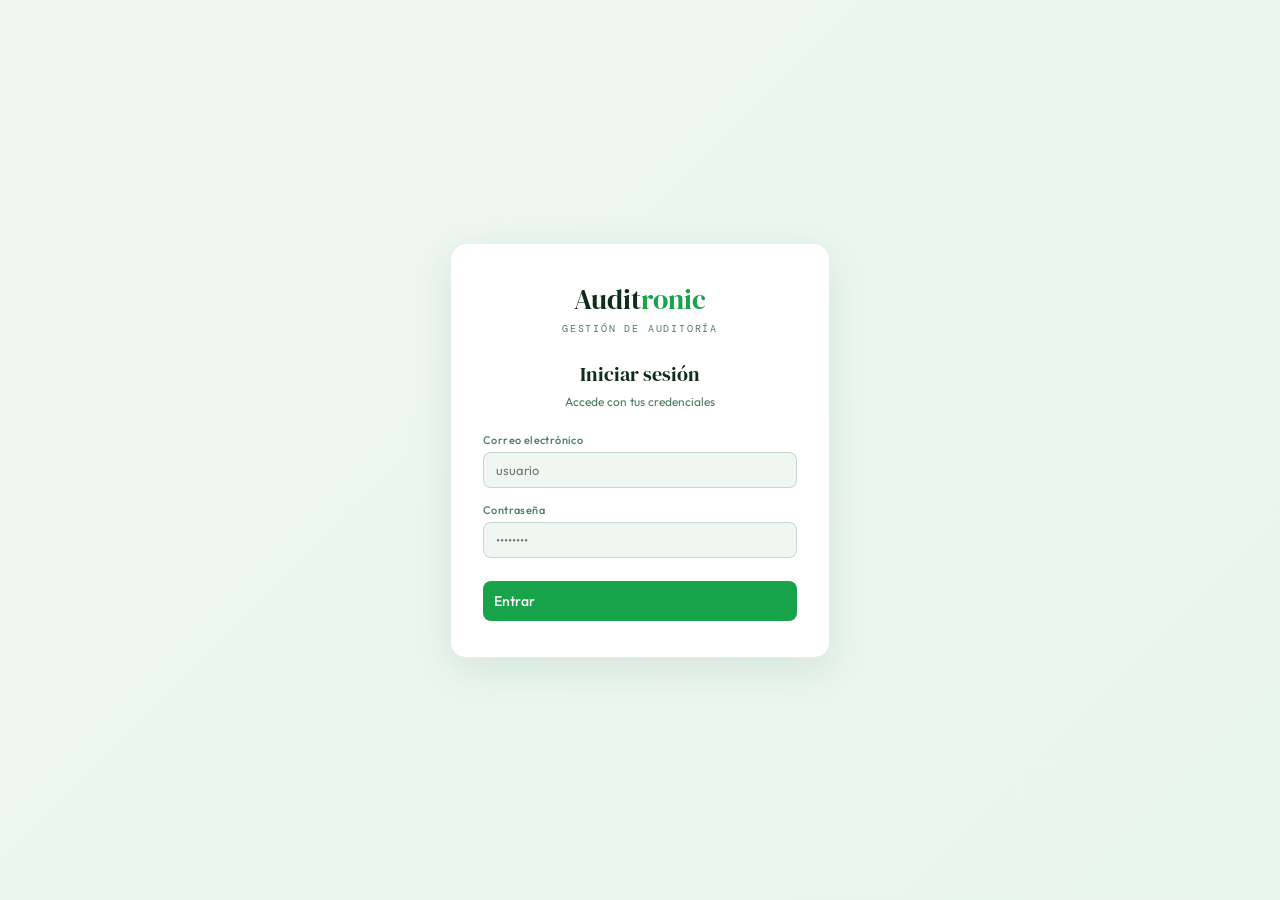
==== index.html @ 58c676fa "Add 'Día' column to the table header" ====
<!DOCTYPE html>
<html lang="es">
<head>
<meta charset="UTF-8">
<meta name="viewport" content="width=device-width, initial-scale=1.0">
<title>Auditronic</title>
<link href="https://fonts.googleapis.com/css2?family=DM+Serif+Display&family=DM+Mono:wght@400;500&family=Outfit:wght@300;400;500;600&display=swap" rel="stylesheet">
<link rel="stylesheet" href="css/styles.css">
</head>
<body>
<div class="app">

<!-- SIDEBAR -->
<div class="sidebar">
  <div class="logo">
    <div>
      <div class="logo-mark">Audit<span>ronic</span></div>
      <div class="logo-sub">Gestión de tiempo<br>Auditoría</div>
    </div>
  </div>
  <nav class="nav">
    <div class="nav-section">Principal</div>
    <div class="nav-item active" onclick="showView('dashboard')"><span class="nav-icon">◈</span> Dashboard</div>
    <div class="nav-item" onclick="showView('registro')"><span class="nav-icon">⊕</span> Registrar horas</div>
    <div class="nav-section">Gestión</div>
    <div class="nav-item" onclick="showView('horas')"><span class="nav-icon">◷</span> Mis registros</div>
    <div class="nav-item" onclick="showView('encargos')"><span class="nav-icon">◉</span> Trabajos</div>
    <div class="nav-item" onclick="showView('otros')"><span class="nav-icon">◧</span> Otros trabajos</div>
    <div class="nav-item" onclick="showView('equipo')"><span class="nav-icon">◎</span> Equipo</div>
    <div class="nav-item" onclick="showView('sociedades')"><span class="nav-icon">▦</span> Sociedades</div>
    <div class="nav-section">Análisis</div>
    <div class="nav-item" onclick="showView('reportes')"><span class="nav-icon">▤</span> Reportes</div>
  </nav>
  <div class="sidebar-footer">
    <div class="user-chip">
      <div class="avatar" id="sidebar-avatar">AU</div>
      <div class="user-info" style="flex:1;min-width:0;">
        <div class="name" id="sidebar-name">Auditor</div>
        <div class="role" id="sidebar-email" style="font-size:10px;color:var(--sidebar-muted);overflow:hidden;text-overflow:ellipsis;white-space:nowrap;"></div>
      </div>
      <button onclick="signOut()" title="Cerrar sesión" style="background:transparent;border:none;color:var(--sidebar-muted);cursor:pointer;font-size:16px;padding:4px 8px;border-radius:6px;transition:all 0.15s;" onmouseover="this.style.color='#fff';this.style.background='rgba(255,255,255,0.1)';" onmouseout="this.style.color='var(--sidebar-muted)';this.style.background='transparent';">⎋</button>
    </div>
  </div>
</div>

<!-- MAIN -->
<div class="main">

<!-- ===== DASHBOARD ===== -->
<div class="view active" id="view-dashboard">
  <div class="page-header">
    <div>
      <div class="page-title">Dashboard</div>
      <div class="page-sub" id="dash-date">—</div>
    </div>
    <div class="header-actions">
      <span class="plan-badge activo" id="dash-plan-badge">—</span>
      <button class="btn btn-primary" onclick="showView('registro')">⊕ Registrar horas</button>
    </div>
  </div>
  <div class="content">
    <div class="kpi-grid">
      <div class="kpi-card kpi-green">
        <div class="kpi-label">Horas este mes</div>
        <div class="kpi-value" id="kpi-mes">0</div>
        <div class="kpi-delta" id="kpi-mes-delta">registros totales</div>
      </div>
      <div class="kpi-card kpi-emerald">
        <div class="kpi-label">Horas en trabajos</div>
        <div class="kpi-value" id="kpi-encargos">0</div>
        <div class="kpi-delta" id="kpi-encargos-delta">0 trabajos activos</div>
      </div>
      <div class="kpi-card kpi-amber">
        <div class="kpi-label">Otras tareas</div>
        <div class="kpi-value" id="kpi-otras">0</div>
        <div class="kpi-delta">colaboración · formación · etc.</div>
      </div>
      <div class="kpi-card kpi-teal">
        <div class="kpi-label">Equipo</div>
        <div class="kpi-value" id="kpi-equipo">0</div>
        <div class="kpi-delta">auditores registrados</div>
      </div>
      <div class="kpi-card kpi-blue">
        <div class="kpi-label">Plan de auditoría</div>
        <div class="kpi-value" id="kpi-plan-pct">0%</div>
        <div class="kpi-delta" id="kpi-plan-detalle">0/0 trabajos finalizados</div>
      </div>
    </div>
    <div style="display:grid;grid-template-columns:1fr 1fr;gap:18px;">
      <div class="table-card">
        <div class="table-header">
          <div class="table-title">Últimos registros</div>
          <a onclick="showView('horas')" style="font-size:12px;color:var(--accent);cursor:pointer;">Ver todos →</a>
        </div>
        <table>
          <thead><tr><th>Fecha</th><th>Auditor</th><th>Descripción</th><th>Horas</th></tr></thead>
          <tbody id="dash-recent"></tbody>
        </table>
        <div class="empty" id="dash-recent-empty" style="padding:30px;"><div class="empty-text">Sin registros aún</div></div>
      </div>
      <div class="table-card">
        <div class="table-header">
          <div class="table-title">Estado de trabajos (plan activo)</div>
          <a onclick="showView('encargos')" style="font-size:12px;color:var(--accent);cursor:pointer;">Gestionar →</a>
        </div>
        <table>
          <thead><tr><th>Trabajo</th><th>Ejecutado</th><th>Progreso</th></tr></thead>
          <tbody id="dash-encargos"></tbody>
        </table>
        <div class="empty" id="dash-encargos-empty" style="padding:30px;"><div class="empty-text">Sin trabajos en el plan activo</div></div>
      </div>
    </div>
    <div class="table-card" style="margin-top:18px;">
      <div class="table-header"><div class="table-title">Horas por tipo de tarea (este mes)</div></div>
      <table>
        <thead><tr><th>Tarea</th><th>Sub-tarea</th><th>Horas</th><th>% del total</th></tr></thead>
        <tbody id="dash-tareas"></tbody>
      </table>
      <div class="empty" id="dash-tareas-empty" style="padding:30px;"><div class="empty-text">Sin registros de tareas generales</div></div>
    </div>
  </div>
</div>

<!-- ===== REGISTRAR HORAS ===== -->
<div class="view" id="view-registro">
  <div class="page-header">
    <div><div class="page-title">Registrar horas</div><div class="page-sub">Añade un nuevo registro de tiempo</div></div>
  </div>
  <div class="content">
    <div style="max-width:620px;">
      <div class="tipo-selector">
        <div class="tipo-card selected" id="tipo-encargo-card" onclick="selectTipo('encargo')">
          <div class="tipo-card-icon">◉</div>
          <div class="tipo-card-label">Trabajo de auditoría</div>
          <div class="tipo-card-desc">Trabajo del plan anual</div>
        </div>
        <div class="tipo-card" id="tipo-otro-card" onclick="selectTipo('otro')">
          <div class="tipo-card-icon">◧</div>
          <div class="tipo-card-label">Otro trabajo</div>
          <div class="tipo-card-desc">Trabajo fuera del plan</div>
        </div>
        <div class="tipo-card" id="tipo-tarea-card" onclick="selectTipo('tarea')">
          <div class="tipo-card-icon">◈</div>
          <div class="tipo-card-label">Tarea general</div>
          <div class="tipo-card-desc">Colaboración, formación…</div>
        </div>
      </div>
      <div class="table-card" style="padding:24px;overflow:visible;border:1px solid var(--border);">
        <div class="form-row" style="margin-bottom:15px;">
          <div class="form-group" style="margin:0;">
            <label class="form-label">Fecha *</label>
            <input type="date" class="form-input" id="reg-fecha">
          </div>
          <div class="form-group" style="margin:0;">
            <label class="form-label">Auditor *</label>
            <select class="form-select" id="reg-auditor"><option value="">— seleccionar —</option></select>
          </div>
        </div>
        <!-- Campos trabajo auditoría -->
        <div id="campos-encargo">
          <div class="form-group">
            <label class="form-label">Trabajo de auditoría *</label>
            <select class="form-select" id="reg-encargo"><option value="">— seleccionar trabajo —</option></select>
          </div>
          <div class="form-group">
            <label class="form-label">Fase</label>
            <select class="form-select" id="reg-fase">
              <option value="Planificación">Planificación</option>
              <option value="Trabajo de campo">Trabajo de campo</option>
              <option value="Revisión">Revisión</option>
              <option value="Informe">Informe</option>
            </select>
          </div>
        </div>
        <!-- Campos otro trabajo -->
        <div id="campos-otro" style="display:none;">
          <div class="form-group">
            <label class="form-label">Otro trabajo *</label>
            <select class="form-select" id="reg-otro"><option value="">— seleccionar —</option></select>
          </div>
        </div>
        <!-- Campos tarea general -->
        <div id="campos-tarea" style="display:none;">
          <div class="form-row" style="margin-bottom:15px;">
            <div class="form-group" style="margin:0;">
              <label class="form-label">Tarea *</label>
              <select class="form-select" id="reg-tarea" onchange="updateSubtareas()">
                <option value="">— seleccionar —</option>
                <option value="COLABORACIÓN">COLABORACIÓN</option>
                <option value="FORMACIÓN">FORMACIÓN</option>
                <option value="SEGUIMIENTO A RECOMENDACIONES">SEGUIMIENTO A RECOMENDACIONES</option>
                <option value="COORDINACIÓN Y SUPERVISIÓN">COORDINACIÓN Y SUPERVISIÓN</option>
                <option value="OTRAS ACTIVIDADES">OTRAS ACTIVIDADES</option>
                <option value="AUSENCIAS JUSTIFICADAS">AUSENCIAS JUSTIFICADAS</option>
                <option value="FESTIVOS Y VACACIONES">FESTIVOS Y VACACIONES</option>
              </select>
            </div>
            <div class="form-group" style="margin:0;">
              <label class="form-label">Sub-tarea</label>
              <select class="form-select" id="reg-subtarea"><option value="--">—</option></select>
            </div>
          </div>
        </div>
        <div class="form-row" style="margin-bottom:15px;">
          <div class="form-group" style="margin:0;">
            <label class="form-label">Horas * <span style="color:var(--muted);font-weight:400;">(máx. 10)</span></label>
            <input type="number" class="form-input" id="reg-horas" min="0.25" max="10" step="0.25" placeholder="0.00" oninput="validarHoras(this)">
            <div class="form-error" id="reg-horas-error">⚠ El máximo permitido es 10 horas por registro</div>
            <div class="form-hint" id="reg-horas-hint">Mín. 0.25 · Máx. 10 · Tope diario: 8.5h</div>
          </div>
          <div class="form-group" style="margin:0;">
            <label class="form-label">Hora inicio (opcional)</label>
            <input type="time" class="form-input" id="reg-inicio">
          </div>
        </div>
        <div class="form-group">
          <label class="form-label">Descripción / Notas <span style="color:var(--muted);font-weight:400;">(máx. 140)</span></label>
          <textarea class="form-textarea" id="reg-notas" maxlength="140" placeholder="Detalle del trabajo realizado…" oninput="actualizarContador()"></textarea>
          <div class="char-counter" id="notas-counter">0/140</div>
        </div>
        <div style="display:flex;gap:10px;justify-content:flex-end;margin-top:6px;">
          <button class="btn btn-ghost" onclick="limpiarFormRegistro()">Limpiar</button>
          <button class="btn btn-primary" onclick="guardarRegistro()">✓ Guardar registro</button>
        </div>
      </div>
    </div>
  </div>
</div>

<!-- ===== MIS REGISTROS ===== -->
<div class="view" id="view-horas">
  <div class="page-header">
    <div><div class="page-title">Registros de horas</div><div class="page-sub">Historial completo de tiempo registrado</div></div>
    <div class="header-actions">
      <button class="btn btn-ghost btn-sm" onclick="exportarCSV()">↓ Exportar CSV</button>
      <button class="btn btn-primary" onclick="showView('registro')">⊕ Nuevo registro</button>
    </div>
  </div>
  <div class="content">
    <div class="toolbar">
      <input type="text" class="search-input" id="horas-search" placeholder="Buscar…" oninput="renderHoras()">
      <select class="form-select" style="width:150px;" id="horas-filtro-tipo" onchange="renderHoras()">
        <option value="">Todos los tipos</option>
        <option value="encargo">Trabajos auditoría</option>
        <option value="otro">Otros trabajos</option>
        <option value="tarea">Tareas generales</option>
      </select>
      <select class="form-select" style="width:150px;" id="horas-filtro-auditor" onchange="renderHoras()">
        <option value="">Todos los auditores</option>
      </select>
      <select class="form-select" style="width:160px;" id="horas-filtro-plan" onchange="renderHoras()">
        <option value="">Todos los planes</option>
      </select>
      <input type="date" class="form-input" style="width:145px;" id="horas-fecha-ini" onchange="renderHoras()" placeholder="Desde">
      <input type="date" class="form-input" style="width:145px;" id="horas-fecha-fin" onchange="renderHoras()" placeholder="Hasta">
    </div>
    <div class="table-card">
      <div class="table-header">
        <div class="table-title">Registros</div>
        <div class="table-sub" id="horas-count">0 registros</div>
      </div>
      <table>
        <thead><tr><th>Fecha</th><th>Día</th><th>Auditor</th><th>Tipo</th><th>Trabajo / Tarea</th><th>Sub-tarea / Fase</th><th>Horas</th><th>Notas</th><th></th></tr></thead>
        <tbody id="horas-tbody"></tbody>
        <!-- PUNTO 3: tfoot para total de horas -->
        <tfoot id="horas-tfoot"></tfoot>
      </table>
      <div class="empty" id="horas-empty"><div class="empty-icon">◷</div><div class="empty-text">No hay registros que mostrar</div></div>
    </div>
  </div>
</div>

<!-- ===== TRABAJOS ===== -->
<div class="view" id="view-encargos">
  <div class="page-header">
    <div><div class="page-title">Trabajos de auditoría</div><div class="page-sub" id="encargos-plan-sub">Plan activo: —</div></div>
    <div class="header-actions">
      <button class="btn btn-primary" onclick="abrirModalEncargo()">⊕ Nuevo trabajo</button>
    </div>
  </div>
  <div class="content">
    <div class="toolbar">
      <input type="text" class="search-input" id="encargos-search" placeholder="Buscar sociedad o trabajo…" oninput="renderEncargos()">
      <select class="form-select" style="width:150px;" id="encargos-filtro-tipo" onchange="renderEncargos()">
        <option value="">Todos los tipos</option>
        <option value="Aseguramiento">Aseguramiento</option>
        <option value="Consultoría">Consultoría</option>
        <option value="Auditoría Continua">Auditoría Continua</option>
      </select>
      <select class="form-select" style="width:160px;" id="encargos-filtro-plan" onchange="renderEncargos()">
        <option value="">Todos los planes</option>
      </select>
      <select class="form-select" style="width:140px;" id="encargos-filtro-estado" onchange="renderEncargos()">
        <option value="">Todos los estados</option>
        <option value="Activo">Activo</option>
        <option value="Pendiente">Pendiente</option>
        <option value="Definitivo">Definitivo</option>
        <option value="Borrador">Borrador</option>
      </select>
      <!-- PUNTO 5: Filtro "Personal a cargo" -->
      <select class="form-select" style="width:160px;" id="encargos-filtro-auditor" onchange="renderEncargos()">
        <option value="">Personal a cargo</option>
      </select>
    </div>
    <div class="encargos-grid" id="encargos-grid"></div>
    <div class="empty" id="encargos-empty"><div class="empty-icon">◉</div><div class="empty-text">No hay trabajos creados. ¡Crea el primero!</div></div>
  </div>
</div>

<!-- ===== OTROS TRABAJOS ===== -->
<div class="view" id="view-otros">
  <div class="page-header">
    <div><div class="page-title">Otros trabajos</div><div class="page-sub">Trabajos independientes fuera del plan anual</div></div>
    <div class="header-actions">
      <button class="btn btn-primary" onclick="abrirModalOtro()">⊕ Nuevo trabajo</button>
    </div>
  </div>
  <div class="content">
    <div class="toolbar">
      <input type="text" class="search-input" id="otros-search" placeholder="Buscar nombre o descripción…" oninput="renderOtros()">
      <select class="form-select" style="width:180px;" id="otros-filtro-sociedad" onchange="renderOtros()">
        <option value="">Todas las sociedades</option>
      </select>
      <select class="form-select" style="width:160px;" id="otros-filtro-auditor" onchange="renderOtros()">
        <option value="">Personal a cargo</option>
      </select>
    </div>
    <div class="encargos-grid" id="otros-grid"></div>
    <div class="empty" id="otros-empty"><div class="empty-icon">◧</div><div class="empty-text">No hay otros trabajos creados</div></div>
  </div>
</div>

<!-- ===== EQUIPO ===== -->
<div class="view" id="view-equipo">
  <div class="page-header">
    <div><div class="page-title">Equipo auditor</div><div class="page-sub">Miembros y sus horas acumuladas</div></div>
    <div class="header-actions">
      <button class="btn btn-primary" onclick="abrirModalAuditor()">⊕ Añadir auditor</button>
    </div>
  </div>
  <div class="content">
    <div class="table-card">
      <table>
        <thead><tr><th>Nombre</th><th>Rol</th><th>Horas este mes</th><th>Horas totales</th><th>Trabajos activos</th><th></th></tr></thead>
        <tbody id="equipo-tbody"></tbody>
      </table>
      <div class="empty" id="equipo-empty"><div class="empty-icon">◎</div><div class="empty-text">No hay auditores registrados</div></div>
    </div>
  </div>
</div>

<!-- ===== SOCIEDADES (PUNTO 7) ===== -->
<div class="view" id="view-sociedades">
  <div class="page-header">
    <div><div class="page-title">Catálogo de sociedades</div><div class="page-sub">Sociedades disponibles para asignar a trabajos</div></div>
    <div class="header-actions">
      <button class="btn btn-primary" onclick="abrirModalSociedad()">⊕ Nueva sociedad</button>
    </div>
  </div>
  <div class="content">
    <div class="table-card">
      <table>
        <thead><tr><th>Número</th><th>Nombre</th><th></th></tr></thead>
        <tbody id="sociedades-tbody"></tbody>
      </table>
      <div class="empty" id="sociedades-empty"><div class="empty-icon">▦</div><div class="empty-text">No hay sociedades registradas. ¡Crea la primera!</div></div>
    </div>
  </div>
</div>

<!-- ===== REPORTES ===== -->
<div class="view" id="view-reportes">
  <div class="page-header">
    <div><div class="page-title">Reportes</div><div class="page-sub">Análisis y resúmenes de tiempo</div></div>
    <div class="header-actions">
      <button class="btn btn-ghost btn-sm" onclick="exportarCSV()">↓ Exportar CSV</button>
    </div>
  </div>
  <div class="content">
    <div class="tabs">
      <div class="tab active" onclick="switchReporte('encargos',this)">Por trabajo</div>
      <div class="tab" onclick="switchReporte('auditores',this)">Por auditor</div>
      <div class="tab" onclick="switchReporte('tareas',this)">Por tarea general</div>
      <div class="tab" onclick="switchReporte('otros',this)">Otros trabajos</div>
    </div>
    <!-- PUNTO 10: Filtros adicionales en Reportes -->
    <div class="report-filters">
      <input type="text" class="search-input" id="rep-search" placeholder="Buscar…" style="width:160px;" oninput="renderReporteActual()">
      <input type="date" class="form-input" style="width:145px;" id="rep-fecha-ini" placeholder="Fecha inicio" onchange="renderReporteActual()">
      <span style="color:var(--muted);font-size:13px;">→</span>
      <input type="date" class="form-input" style="width:145px;" id="rep-fecha-fin" placeholder="Fecha fin" onchange="renderReporteActual()">
      <select class="form-select" style="width:170px;" id="rep-plan-filtro" onchange="renderReporteActual()">
        <option value="">Todos los planes</option>
      </select>
      <select class="form-select" style="width:150px;" id="rep-filtro-auditor" onchange="renderReporteActual()">
        <option value="">Todos los auditores</option>
      </select>
      <select class="form-select" style="width:150px;" id="rep-filtro-tipo" onchange="renderReporteActual()">
        <option value="">Todos los tipos</option>
        <option value="Aseguramiento">Aseguramiento</option>
        <option value="Consultoría">Consultoría</option>
        <option value="Auditoría Continua">Auditoría Continua</option>
      </select>
      <input type="text" class="search-input" id="rep-filtro-sociedad" placeholder="Sociedad…" style="width:140px;" oninput="renderReporteActual()">
      <button class="btn btn-ghost btn-sm" onclick="renderReporteActual()">Aplicar</button>
    </div>
    <div id="rep-encargos">
      <div class="table-card">
        <div class="table-header"><div class="table-title">Horas por trabajo de auditoría</div></div>
        <table>
          <thead><tr><th>Sociedad</th><th>Trabajo</th><th>Tipo</th><th>Plan</th><th>Código</th><th>Ppto (h)</th><th>Ejecutado (h)</th><th>Restante (h)</th><th>% Avance</th><th>Estado</th></tr></thead>
          <tbody id="rep-enc-tbody"></tbody>
        </table>
        <div class="empty" id="rep-enc-empty"><div class="empty-text">Sin datos para este período</div></div>
      </div>
    </div>
    <div id="rep-auditores" style="display:none;">
      <div class="table-card">
        <div class="table-header"><div class="table-title">Horas por auditor</div></div>
        <table>
          <thead><tr><th>Auditor</th><th>Rol</th><th>Trabajos (h)</th><th>Otros trabajos (h)</th><th>Tareas generales (h)</th><th>Total (h)</th><th>Registros</th></tr></thead>
          <tbody id="rep-aud-tbody"></tbody>
        </table>
        <div class="empty" id="rep-aud-empty"><div class="empty-text">Sin datos para este período</div></div>
      </div>
    </div>
    <div id="rep-tareas" style="display:none;">
      <div class="table-card">
        <div class="table-header"><div class="table-title">Horas por tipo de tarea general</div></div>
        <table>
          <thead><tr><th>Tarea</th><th>Sub-tarea</th><th>Horas</th><th>Registros</th><th>% del total</th></tr></thead>
          <tbody id="rep-tar-tbody"></tbody>
        </table>
        <div class="empty" id="rep-tar-empty"><div class="empty-text">Sin registros de tareas generales</div></div>
      </div>
    </div>
    <div id="rep-otros" style="display:none;">
      <div class="table-card">
        <div class="table-header"><div class="table-title">Horas por otros trabajos</div></div>
        <table>
          <thead><tr><th>Sociedad</th><th>Trabajo</th><th>Código</th><th>Descripción</th><th>Ppto (h)</th><th>Ejecutado (h)</th><th>% Avance</th></tr></thead>
          <tbody id="rep-otros-tbody"></tbody>
        </table>
        <div class="empty" id="rep-otros-empty"><div class="empty-text">Sin registros de otros trabajos</div></div>
      </div>
    </div>
  </div>
</div>

</div></div>

<!-- ===== MODAL TRABAJO ===== -->
<div class="modal-overlay" id="modal-encargo">
  <div class="modal">
    <div class="modal-title" id="modal-enc-title">Nuevo trabajo de auditoría</div>
    <div class="form-row">
      <div class="form-group">
        <!-- PUNTO 7: Sociedad como dropdown del catálogo -->
        <label class="form-label">Sociedad *</label>
        <select class="form-select" id="enc-cliente">
          <option value="">— seleccionar sociedad —</option>
        </select>
        <div class="form-hint">Gestiona sociedades en el catálogo</div>
      </div>
      <div class="form-group">
        <label class="form-label">Código de auditoría</label>
        <input type="text" class="form-input" id="enc-codigo" placeholder="Ej: AUD-2025-001">
      </div>
    </div>
    <div class="form-group">
      <label class="form-label">Nombre del trabajo *</label>
      <input type="text" class="form-input" id="enc-nombre" placeholder="Ej: Auditoría financiera 2025">
    </div>
    <div class="form-row">
      <div class="form-group">
        <label class="form-label">Tipo de trabajo *</label>
        <select class="form-select" id="enc-tipo">
          <option value="Aseguramiento">Aseguramiento</option>
          <option value="Consultoría">Consultoría</option>
          <option value="Auditoría Continua">Auditoría Continua</option>
        </select>
      </div>
      <div class="form-group">
        <label class="form-label">Plan de auditoría</label>
        <select class="form-select" id="enc-plan"></select>
      </div>
    </div>
    <div class="form-row">
      <div class="form-group">
        <label class="form-label">Presupuesto de horas</label>
        <input type="number" class="form-input" id="enc-presupuesto" min="0" step="0.5" placeholder="0">
      </div>
      <div class="form-group">
        <label class="form-label">Estado</label>
        <select class="form-select" id="enc-estado">
          <option value="Activo">Activo</option>
          <option value="Pendiente">Pendiente</option>
          <option value="Definitivo">Definitivo</option>
          <option value="Borrador">Borrador</option>
        </select>
      </div>
    </div>
    <div class="form-row">
      <div class="form-group">
        <label class="form-label">Fecha inicio</label>
        <input type="date" class="form-input" id="enc-inicio">
      </div>
      <div class="form-group">
        <label class="form-label">Fecha fin estimada</label>
        <input type="date" class="form-input" id="enc-fin">
      </div>
    </div>
    <div class="form-group">
      <label class="form-label">Notas</label>
      <textarea class="form-textarea" id="enc-notas" placeholder="Descripción o notas internas…"></textarea>
    </div>
    <div class="form-group">
      <label class="form-label">Auditores asignados</label>
      <div id="enc-auditores-list" style="display:flex;flex-wrap:wrap;gap:8px;padding:10px;background:var(--bg);border:1px solid var(--border2);border-radius:8px;min-height:42px;"></div>
      <div class="form-hint">Selecciona los auditores asignados a este trabajo</div>
    </div>
    <div class="modal-actions">
      <button class="btn btn-ghost" onclick="cerrarModal('modal-encargo')">Cancelar</button>
      <button class="btn btn-primary" onclick="guardarEncargo()">Guardar trabajo</button>
    </div>
  </div>
</div>

<!-- ===== MODAL OTRO TRABAJO ===== -->
<div class="modal-overlay" id="modal-otro">
  <div class="modal modal-sm">
    <div class="modal-title" id="modal-otro-title">Nuevo otro trabajo</div>
    <div class="form-row">
      <div class="form-group">
        <label class="form-label">Sociedad</label>
        <input type="text" class="form-input" id="otro-sociedad" placeholder="Ej: GDE">
      </div>
      <div class="form-group">
        <label class="form-label">Código (opcional)</label>
        <input type="text" class="form-input" id="otro-codigo" placeholder="Ej: DE25-001">
      </div>
    </div>
    <div class="form-group">
      <label class="form-label">Nombre *</label>
      <input type="text" class="form-input" id="otro-nombre" placeholder="Nombre del trabajo">
    </div>
    <div class="form-group">
      <label class="form-label">Descripción</label>
      <textarea class="form-textarea" id="otro-desc" placeholder="Descripción breve…" style="min-height:60px;"></textarea>
    </div>
    <div class="form-group">
      <label class="form-label">Presupuesto de horas (opcional)</label>
      <input type="number" class="form-input" id="otro-presupuesto" min="0" step="0.5" placeholder="0">
      <div class="form-hint">Deja en 0 si no aplica</div>
    </div>
    <div class="form-group">
      <label class="form-label">Auditores asignados</label>
      <div id="otro-auditores-list" style="display:flex;flex-wrap:wrap;gap:8px;padding:10px;background:var(--bg);border:1px solid var(--border2);border-radius:8px;min-height:42px;"></div>
      <div class="form-hint">Selecciona los auditores asignados a este trabajo</div>
    </div>
    <div class="modal-actions">
      <button class="btn btn-ghost" onclick="cerrarModal('modal-otro')">Cancelar</button>
      <button class="btn btn-primary" onclick="guardarOtro()">Guardar</button>
    </div>
  </div>
</div>

<!-- ===== MODAL DESGLOSE FASES ===== -->
<div class="modal-overlay" id="modal-desglose">
  <div class="modal modal-sm">
    <div class="modal-title" id="desglose-titulo">Detalle de presupuesto</div>
    <div id="desglose-content"></div>
    <div class="modal-actions">
      <button class="btn btn-primary" onclick="cerrarModal('modal-desglose')">Cerrar</button>
    </div>
  </div>
</div>

<!-- ===== MODAL AUDITOR ===== -->
<div class="modal-overlay" id="modal-auditor">
  <div class="modal modal-sm">
    <div class="modal-title" id="modal-aud-title">Añadir auditor</div>
    <div class="form-row">
      <div class="form-group">
        <label class="form-label">Nombre *</label>
        <input type="text" class="form-input" id="aud-nombre" placeholder="Nombre completo">
      </div>
      <div class="form-group">
        <label class="form-label">Iniciales</label>
        <input type="text" class="form-input" id="aud-iniciales" maxlength="3" placeholder="AB">
      </div>
    </div>
    <div class="form-row">
      <div class="form-group">
        <label class="form-label">Rol *</label>
        <select class="form-select" id="aud-rol">
          <option value="Director de Auditoría">Director de Auditoría</option>
          <option value="Gerente">Gerente</option>
          <option value="Senior">Senior</option>
          <option value="Asistente">Asistente</option>
          <option value="Otro">Otro</option>
        </select>
      </div>
      <div class="form-group">
        <label class="form-label">Email</label>
        <input type="email" class="form-input" id="aud-email" placeholder="correo@empresa.com">
      </div>
    </div>
    <div class="modal-actions">
      <button class="btn btn-ghost" onclick="cerrarModal('modal-auditor')">Cancelar</button>
      <button class="btn btn-primary" onclick="guardarAuditor()">Guardar auditor</button>
    </div>
  </div>
</div>

<!-- ===== MODAL SOCIEDAD (PUNTO 7) ===== -->
<div class="modal-overlay" id="modal-sociedad">
  <div class="modal modal-sm">
    <div class="modal-title" id="modal-soc-title">Nueva sociedad</div>
    <div class="form-row">
      <div class="form-group">
        <label class="form-label">Número (4 dígitos) *</label>
        <input type="text" class="form-input" id="soc-numero" placeholder="0038" maxlength="4" pattern="\d{4}">
      </div>
      <div class="form-group">
        <label class="form-label">Nombre *</label>
        <input type="text" class="form-input" id="soc-nombre" placeholder="Nombre de la sociedad">
      </div>
    </div>
    <div class="modal-actions">
      <button class="btn btn-ghost" onclick="cerrarModal('modal-sociedad')">Cancelar</button>
      <button class="btn btn-primary" onclick="guardarSociedad()">Guardar sociedad</button>
    </div>
  </div>
</div>

<div class="toast" id="toast"><span id="toast-icon">✓</span><span id="toast-msg">Guardado</span></div>

<!-- JS Modules -->
<script src="js/config.js"></script>
<script src="js/auth.js"></script>
<script src="js/helpers.js"></script>
<script src="js/dashboard.js"></script>
<script src="js/registros.js"></script>
<script src="js/trabajos.js"></script>
<script src="js/otros.js"></script>
<script src="js/sociedades.js"></script>
<script src="js/equipo.js"></script>
<script src="js/reportes.js"></script>
<script src="js/app.js"></script>
</body>
</html>
---- css/styles.css ----
:root {
  --bg:#f0f7f2;--bg2:#ffffff;--bg3:#e8f5ee;--bg4:#d4edde;
  --border:rgba(22,101,52,0.1);--border2:rgba(22,101,52,0.2);
  --text:#0f2d1a;--muted:#4a7c5e;--muted2:#2d6a4f;
  --accent:#16a34a;--accent2:#15803d;
  --green:#16a34a;--amber:#d97706;--red:#dc2626;--teal:#0d9488;
  --sidebar:#0f2d1a;--sidebar2:#1a3d26;
  --sidebar-text:#e8f5ee;--sidebar-muted:#6b9e7e;--sidebar-active:#16a34a;
  --font:'Outfit',sans-serif;--mono:'DM Mono',monospace;--serif:'DM Serif Display',serif;
}
*{box-sizing:border-box;margin:0;padding:0;}
body{font-family:var(--font);background:var(--bg);color:var(--text);min-height:100vh;font-size:14px;}
.app{display:flex;min-height:100vh;}

/* Sidebar */
.sidebar{width:240px;background:var(--sidebar);border-right:1px solid rgba(255,255,255,0.05);display:flex;flex-direction:column;flex-shrink:0;}
.logo{padding:22px 20px 18px;border-bottom:1px solid rgba(255,255,255,0.07);display:flex;align-items:center;gap:12px;}
.logo-img{width:38px;height:38px;object-fit:contain;flex-shrink:0;}
.logo-mark{font-family:var(--serif);font-size:20px;color:#fff;}
.logo-mark span{color:#4ade80;}
.logo-sub{font-size:9px;color:var(--sidebar-muted);letter-spacing:1.8px;text-transform:uppercase;margin-top:2px;font-family:var(--mono);line-height:1.4;}
.nav{padding:10px 8px;flex:1;}
.nav-section{font-size:9px;letter-spacing:1.8px;text-transform:uppercase;color:var(--sidebar-muted);padding:14px 10px 5px;font-family:var(--mono);}
.nav-item{display:flex;align-items:center;gap:9px;padding:9px 12px;border-radius:8px;cursor:pointer;color:var(--sidebar-muted);font-size:13px;transition:all 0.15s;margin-bottom:1px;}
.nav-item:hover{background:var(--sidebar2);color:var(--sidebar-text);}
.nav-item.active{background:var(--sidebar-active);color:#fff;font-weight:500;}
.nav-icon{font-size:15px;width:18px;text-align:center;}
.sidebar-footer{padding:14px 16px;border-top:1px solid rgba(255,255,255,0.07);}
.user-chip{display:flex;align-items:center;gap:10px;}
.avatar{width:32px;height:32px;border-radius:50%;background:linear-gradient(135deg,#16a34a,#166534);display:flex;align-items:center;justify-content:center;font-size:11px;font-weight:600;color:#fff;flex-shrink:0;border:2px solid rgba(255,255,255,0.15);}
.user-info .name{font-size:13px;font-weight:500;color:var(--sidebar-text);}
.user-info .role{font-size:11px;color:var(--sidebar-muted);}

/* Main */
.main{flex:1;display:flex;flex-direction:column;overflow-x:hidden;background:var(--bg);}
.page-header{padding:22px 30px 16px;border-bottom:1px solid var(--border);display:flex;align-items:flex-start;justify-content:space-between;background:var(--bg2);}
.page-title{font-family:var(--serif);font-size:24px;color:var(--text);}
.page-sub{font-size:12px;color:var(--muted);margin-top:4px;}
.header-actions{display:flex;gap:8px;align-items:center;flex-shrink:0;}
.content{padding:24px 30px;flex:1;}

/* Buttons */
.btn{display:inline-flex;align-items:center;gap:6px;padding:8px 16px;border-radius:8px;font-size:13px;font-weight:500;cursor:pointer;border:none;font-family:var(--font);transition:all 0.15s;white-space:nowrap;}
.btn-primary{background:var(--accent);color:#fff;}
.btn-primary:hover{background:var(--accent2);}
.btn-ghost{background:var(--bg3);color:var(--text);border:1px solid var(--border2);}
.btn-ghost:hover{background:var(--bg4);}
.btn-danger{background:rgba(220,38,38,0.07);color:var(--red);border:1px solid rgba(220,38,38,0.15);}
.btn-danger:hover{background:rgba(220,38,38,0.14);}
.btn-sm{padding:5px 11px;font-size:12px;border-radius:6px;}

/* Views */
.view{display:none;}
.view.active{display:block;}

/* KPI */
.kpi-grid{display:grid;grid-template-columns:repeat(5,1fr);gap:12px;margin-bottom:24px;}
.kpi-card{background:var(--bg2);border:1px solid var(--border);border-radius:12px;padding:16px 18px;border-left:3px solid transparent;}
.kpi-label{font-size:10px;letter-spacing:1.5px;text-transform:uppercase;color:var(--muted);font-family:var(--mono);}
.kpi-value{font-size:26px;font-weight:600;margin:5px 0 2px;letter-spacing:-1px;}
.kpi-delta{font-size:11px;color:var(--muted);}
.kpi-green{border-left-color:var(--green);} .kpi-green .kpi-value{color:var(--green);}
.kpi-emerald{border-left-color:#059669;} .kpi-emerald .kpi-value{color:#059669;}
.kpi-amber{border-left-color:var(--amber);} .kpi-amber .kpi-value{color:var(--amber);}
.kpi-teal{border-left-color:var(--teal);} .kpi-teal .kpi-value{color:var(--teal);}
.kpi-blue{border-left-color:#2563eb;} .kpi-blue .kpi-value{color:#2563eb;}

/* Tables */
.table-card{background:var(--bg2);border:1px solid var(--border);border-radius:12px;overflow:hidden;margin-bottom:20px;}
.table-header{padding:14px 18px;border-bottom:1px solid var(--border);display:flex;align-items:center;justify-content:space-between;background:var(--bg2);}
.table-title{font-size:14px;font-weight:500;color:var(--text);}
.table-sub{font-size:12px;color:var(--muted);}
table{width:100%;border-collapse:collapse;}
thead th{padding:10px 16px;text-align:left;font-size:10px;letter-spacing:1.2px;text-transform:uppercase;color:var(--muted);font-family:var(--mono);font-weight:400;border-bottom:1px solid var(--border);background:var(--bg3);}
tbody tr{border-bottom:1px solid var(--border);transition:background 0.1s;}
tbody tr:last-child{border-bottom:none;}
tbody tr:hover{background:var(--bg3);}
tbody td{padding:11px 16px;font-size:13px;color:var(--text);}
tfoot td{padding:11px 16px;font-size:13px;font-weight:600;border-top:2px solid var(--border2);background:var(--bg3);}

/* Progress */
.prog-wrap{display:flex;align-items:center;gap:8px;}
.prog-bar{flex:1;height:5px;background:var(--bg4);border-radius:99px;overflow:hidden;min-width:70px;}
.prog-fill{height:100%;border-radius:99px;}
.prog-pct{font-size:11px;font-family:var(--mono);color:var(--muted);min-width:34px;text-align:right;}

/* Badges */
.badge{display:inline-flex;align-items:center;padding:2px 9px;border-radius:99px;font-size:10px;font-weight:500;font-family:var(--mono);}
.badge-green{background:rgba(22,163,74,0.1);color:#15803d;}
.badge-amber{background:rgba(217,119,6,0.1);color:#b45309;}
.badge-red{background:rgba(220,38,38,0.08);color:#b91c1c;}
.badge-blue{background:rgba(37,99,235,0.08);color:#1d4ed8;}
.badge-teal{background:rgba(13,148,136,0.1);color:#0f766e;}
.badge-purple{background:rgba(124,58,237,0.08);color:#6d28d9;}
.badge-orange{background:rgba(234,88,12,0.08);color:#c2410c;}
.badge-muted{background:var(--bg4);color:var(--muted2);}

/* Modals */
.modal-overlay{display:none;position:fixed;inset:0;background:rgba(0,0,0,0.45);z-index:100;align-items:center;justify-content:center;}
.modal-overlay.open{display:flex;}
.modal{background:var(--bg2);border:1px solid var(--border2);border-radius:16px;padding:26px;width:520px;max-width:96vw;max-height:90vh;overflow-y:auto;box-shadow:0 20px 60px rgba(0,0,0,0.12);}
.modal-sm{width:400px;}
.modal-title{font-family:var(--serif);font-size:20px;margin-bottom:20px;color:var(--text);}

/* Forms */
.form-group{margin-bottom:15px;}
.form-label{display:block;font-size:11px;color:var(--muted);margin-bottom:5px;letter-spacing:0.4px;font-weight:500;}
.form-input,.form-select,.form-textarea{width:100%;background:var(--bg);border:1px solid var(--border2);border-radius:8px;padding:9px 12px;font-size:13px;color:var(--text);font-family:var(--font);outline:none;transition:border 0.15s;}
.form-input:focus,.form-select:focus,.form-textarea:focus{border-color:var(--accent);box-shadow:0 0 0 3px rgba(22,163,74,0.1);}
.form-input.error{border-color:var(--red);}
.form-select{cursor:pointer;}
.form-textarea{resize:vertical;min-height:70px;}
.form-row{display:grid;grid-template-columns:1fr 1fr;gap:12px;}
.modal-actions{display:flex;gap:8px;justify-content:flex-end;margin-top:22px;padding-top:18px;border-top:1px solid var(--border);}
.form-hint{font-size:11px;color:var(--muted);margin-top:4px;}
.form-error{font-size:11px;color:var(--red);margin-top:4px;display:none;}
.char-counter{font-size:11px;color:var(--muted);text-align:right;margin-top:4px;font-family:var(--mono);}
.char-counter.warn{color:var(--amber);}
.char-counter.over{color:var(--red);}

/* Tabs & Toolbar */
.tabs{display:flex;gap:3px;background:var(--bg2);padding:4px;border-radius:10px;border:1px solid var(--border);width:fit-content;margin-bottom:20px;flex-wrap:wrap;}
.tab{padding:7px 16px;border-radius:7px;cursor:pointer;font-size:13px;color:var(--muted2);transition:all 0.15s;}
.tab.active{background:var(--accent);color:#fff;font-weight:500;}
.tab:hover:not(.active){background:var(--bg3);color:var(--text);}
.toolbar{display:flex;gap:10px;margin-bottom:18px;align-items:center;flex-wrap:wrap;}
.search-input{background:var(--bg2);border:1px solid var(--border);border-radius:8px;padding:8px 13px;font-size:13px;color:var(--text);font-family:var(--font);outline:none;width:200px;transition:border 0.15s;}
.search-input:focus{border-color:var(--accent);}
.search-input::placeholder{color:var(--muted);}

/* Encargos grid */
.encargos-grid{display:grid;grid-template-columns:repeat(auto-fill,minmax(270px,1fr));gap:14px;}
.encargo-card{background:var(--bg2);border:1px solid var(--border);border-radius:12px;padding:18px;transition:all 0.15s;border-top:3px solid var(--accent);}
.encargo-card:hover{border-color:var(--border2);box-shadow:0 4px 16px rgba(22,163,74,0.08);}
.encargo-card.tipo-aseguramiento{border-top-color:#2563eb;}
.encargo-card.tipo-consultoria{border-top-color:#7c3aed;}
.encargo-card.tipo-continua{border-top-color:#0d9488;}
.encargo-card.tipo-otro{border-top-color:#ea580c;}
.encargo-client{font-size:10px;text-transform:uppercase;letter-spacing:1.5px;color:var(--muted);font-family:var(--mono);margin-bottom:3px;}
.encargo-name{font-size:15px;font-weight:500;margin-bottom:10px;line-height:1.3;color:var(--text);}
.encargo-stats{display:flex;justify-content:space-between;align-items:baseline;margin-bottom:8px;}
.encargo-hours-val{font-size:24px;font-weight:600;font-family:var(--mono);color:var(--accent);}
.encargo-budget-label{font-size:11px;color:var(--muted);}
.encargo-actions{display:flex;gap:6px;margin-top:12px;padding-top:10px;border-top:1px solid var(--border);}

/* Empty state */
.empty{padding:50px 20px;text-align:center;color:var(--muted);}
.empty-icon{font-size:32px;margin-bottom:10px;opacity:0.3;}
.empty-text{font-size:13px;}

/* Toast */
.toast{position:fixed;bottom:22px;right:22px;background:var(--sidebar);border:1px solid rgba(255,255,255,0.1);border-radius:10px;padding:11px 16px;font-size:13px;transform:translateY(70px);opacity:0;transition:all 0.25s;z-index:200;display:flex;align-items:center;gap:9px;max-width:320px;color:#fff;}
.toast.show{transform:translateY(0);opacity:1;}

/* Report filters */
.report-filters{display:flex;gap:10px;margin-bottom:20px;flex-wrap:wrap;align-items:center;}

/* Tipo selector */
.tipo-selector{display:flex;gap:8px;margin-bottom:18px;}
.tipo-card{flex:1;background:var(--bg2);border:2px solid var(--border);border-radius:10px;padding:12px;cursor:pointer;transition:all 0.15s;text-align:center;}
.tipo-card:hover{border-color:var(--border2);}
.tipo-card.selected{border-color:var(--accent);background:rgba(22,163,74,0.04);}
.tipo-card-icon{font-size:18px;margin-bottom:4px;}
.tipo-card-label{font-size:12px;font-weight:500;color:var(--text);}
.tipo-card-desc{font-size:10px;color:var(--muted);margin-top:2px;}

/* Desglose fases */
.fase-row{display:flex;align-items:center;justify-content:space-between;padding:10px 0;border-bottom:1px solid var(--border);}
.fase-row:last-child{border-bottom:none;}
.fase-name{font-size:13px;font-weight:500;}
.fase-val{font-family:var(--mono);font-size:13px;color:var(--accent);}
.fase-pct{font-size:11px;color:var(--muted);font-family:var(--mono);}

/* Plan badge */
.plan-badge{display:inline-flex;align-items:center;gap:4px;padding:2px 8px;background:rgba(37,99,235,0.08);color:#1d4ed8;border-radius:99px;font-size:10px;font-family:var(--mono);font-weight:500;}
.plan-badge.activo{background:rgba(22,163,74,0.1);color:#15803d;}

/* Sociedades table */
.sociedades-list{display:flex;flex-direction:column;gap:6px;}
.sociedad-row{display:flex;align-items:center;justify-content:space-between;padding:8px 12px;background:var(--bg);border:1px solid var(--border);border-radius:8px;}
.sociedad-row:hover{background:var(--bg3);}
.sociedad-num{font-family:var(--mono);font-size:12px;color:var(--accent);font-weight:500;min-width:50px;}
.sociedad-name{font-size:13px;flex:1;margin-left:10px;}
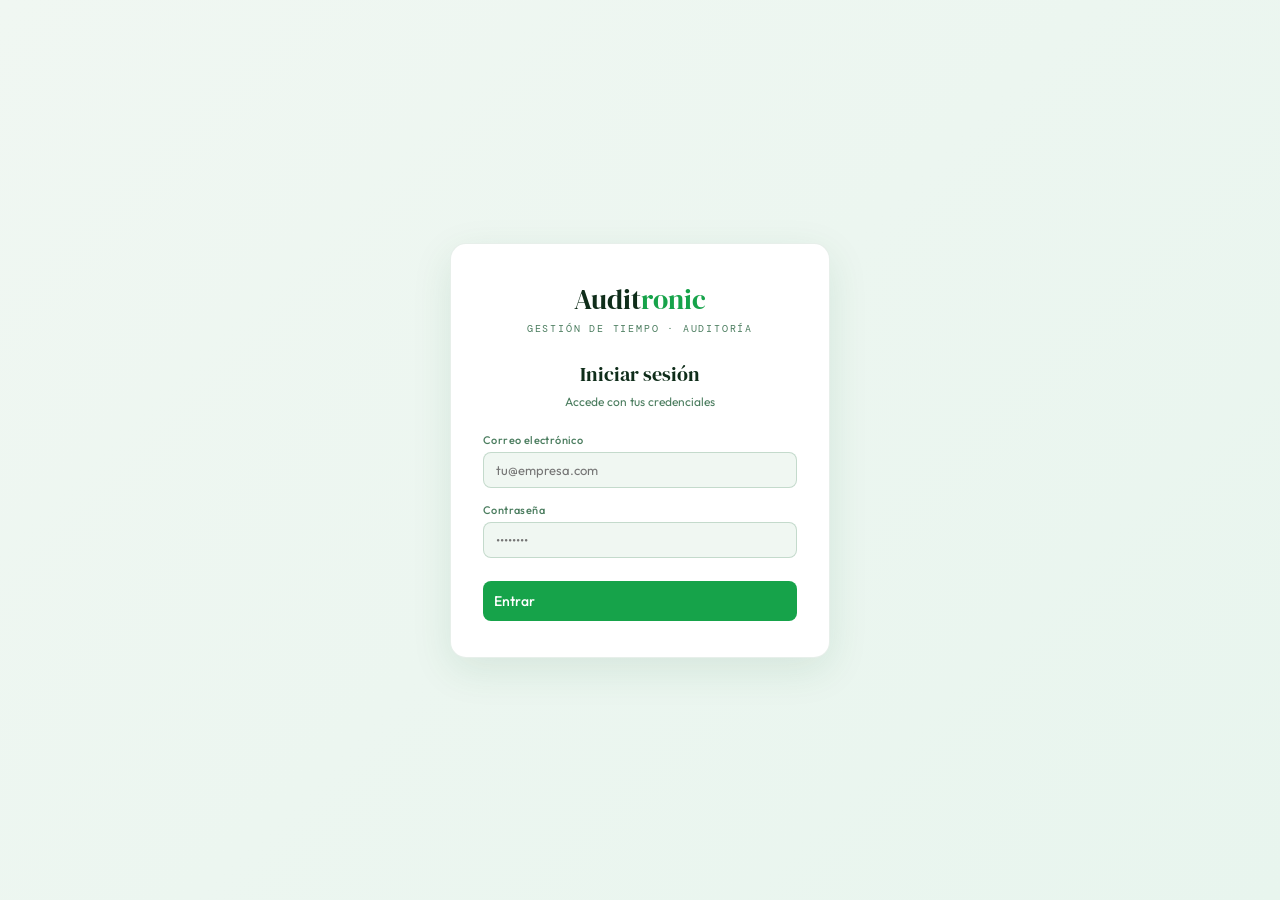
==== commit bc6cb786: "Add files via upload" ====
--- a/index.html
+++ b/index.html
@@ -634,6 +634,94 @@
   </div>
 </div>
 
+<!-- ===== MODAL EDITAR REGISTRO ===== -->
+<div class="modal-overlay" id="modal-editar-registro">
+  <div class="modal">
+    <div class="modal-title">Editar registro</div>
+    <div id="edit-reg-tipo-badge" style="margin-bottom:14px;"></div>
+    <div class="form-row">
+      <div class="form-group">
+        <label class="form-label">Fecha *</label>
+        <input type="date" class="form-input" id="edit-reg-fecha">
+      </div>
+      <div class="form-group">
+        <label class="form-label">Auditor</label>
+        <input type="text" class="form-input" id="edit-reg-auditor-nombre" disabled style="background:var(--bg3);cursor:not-allowed;">
+      </div>
+    </div>
+
+    <!-- Campos trabajo auditoría -->
+    <div id="edit-campos-encargo">
+      <div class="form-group">
+        <label class="form-label">Trabajo de auditoría *</label>
+        <select class="form-select" id="edit-reg-encargo"><option value="">— seleccionar —</option></select>
+      </div>
+      <div class="form-group">
+        <label class="form-label">Fase</label>
+        <select class="form-select" id="edit-reg-fase">
+          <option value="Planificación">Planificación</option>
+          <option value="Trabajo de campo">Trabajo de campo</option>
+          <option value="Revisión">Revisión</option>
+          <option value="Informe">Informe</option>
+        </select>
+      </div>
+    </div>
+
+    <!-- Campos otro trabajo -->
+    <div id="edit-campos-otro" style="display:none;">
+      <div class="form-group">
+        <label class="form-label">Otro trabajo *</label>
+        <select class="form-select" id="edit-reg-otro"><option value="">— seleccionar —</option></select>
+      </div>
+    </div>
+
+    <!-- Campos tarea -->
+    <div id="edit-campos-tarea" style="display:none;">
+      <div class="form-row">
+        <div class="form-group">
+          <label class="form-label">Tarea *</label>
+          <select class="form-select" id="edit-reg-tarea" onchange="updateSubtareasEdit()">
+            <option value="">— seleccionar —</option>
+            <option value="COLABORACIÓN">COLABORACIÓN</option>
+            <option value="FORMACIÓN">FORMACIÓN</option>
+            <option value="SEGUIMIENTO A RECOMENDACIONES">SEGUIMIENTO A RECOMENDACIONES</option>
+            <option value="COORDINACIÓN Y SUPERVISIÓN">COORDINACIÓN Y SUPERVISIÓN</option>
+            <option value="OTRAS ACTIVIDADES">OTRAS ACTIVIDADES</option>
+            <option value="AUSENCIAS JUSTIFICADAS">AUSENCIAS JUSTIFICADAS</option>
+            <option value="FESTIVOS Y VACACIONES">FESTIVOS Y VACACIONES</option>
+          </select>
+        </div>
+        <div class="form-group">
+          <label class="form-label">Sub-tarea</label>
+          <select class="form-select" id="edit-reg-subtarea"><option value="--">—</option></select>
+        </div>
+      </div>
+    </div>
+
+    <div class="form-row">
+      <div class="form-group">
+        <label class="form-label">Horas * <span style="color:var(--muted);font-weight:400;">(máx. 10)</span></label>
+        <input type="number" class="form-input" id="edit-reg-horas" min="0.25" max="10" step="0.25">
+        <div class="form-hint">Mín. 0.25 · Máx. 10 · Tope diario: 8.5h</div>
+      </div>
+      <div class="form-group">
+        <label class="form-label">Hora inicio (opcional)</label>
+        <input type="time" class="form-input" id="edit-reg-inicio">
+      </div>
+    </div>
+
+    <div class="form-group">
+      <label class="form-label">Notas <span style="color:var(--muted);font-weight:400;">(máx. 140)</span></label>
+      <textarea class="form-textarea" id="edit-reg-notas" maxlength="140"></textarea>
+    </div>
+
+    <div class="modal-actions">
+      <button class="btn btn-ghost" onclick="cerrarModal('modal-editar-registro')">Cancelar</button>
+      <button class="btn btn-primary" onclick="guardarEdicionRegistro()">Guardar cambios</button>
+    </div>
+  </div>
+</div>
+
 <div class="toast" id="toast"><span id="toast-icon">✓</span><span id="toast-msg">Guardado</span></div>
 
 <!-- JS Modules -->
